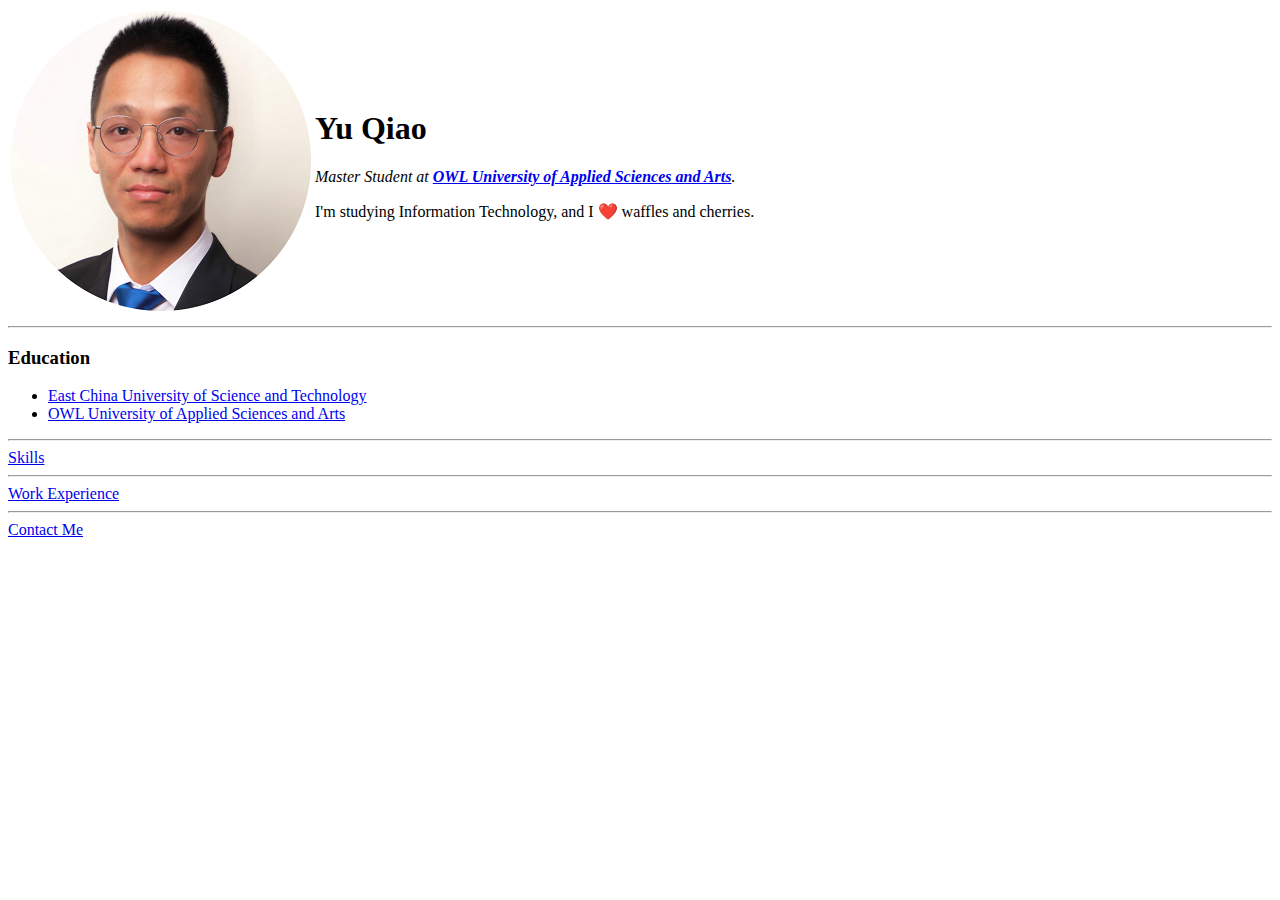
==== index.html @ 3aeab26e "Add initial cv website files" ====
<!DOCTYPE html>
<html lang="en">
<head>
    <meta charset="UTF-8">
    <title>Yu Qiao's Website</title>
</head>
<body>
    <table>
        <tr>
            <td>
                <img src="images/profile_picture_300x300.png" alt="Yu Qiao Profile Picture">
            </td>
            <td>
                <h1>Yu Qiao</h1>
                <p><em>Master Student at <strong><a href="https://www.th-owl.de/en">OWL University of Applied Sciences and Arts</a></strong>.</em></p>
                <p>I'm studying Information Technology, and I ❤️ waffles and cherries.</p>
            </td>
        </tr>
    </table>
    <hr>
    <h3>Education</h3>
    <ul>
        <li><a href="https://www.ecust.edu.cn/en/main.psp">East China University of Science and Technology</a></li>
        <li><a href="https://www.th-owl.de/en">OWL University of Applied Sciences and Arts</a></li>
    </ul>
    <hr>
    <a href="skills.html">Skills</a>
    <hr>
    <a href="work.html">Work Experience</a>
    <hr>
    <a href="contact.html">Contact Me</a>
</body>
</html>
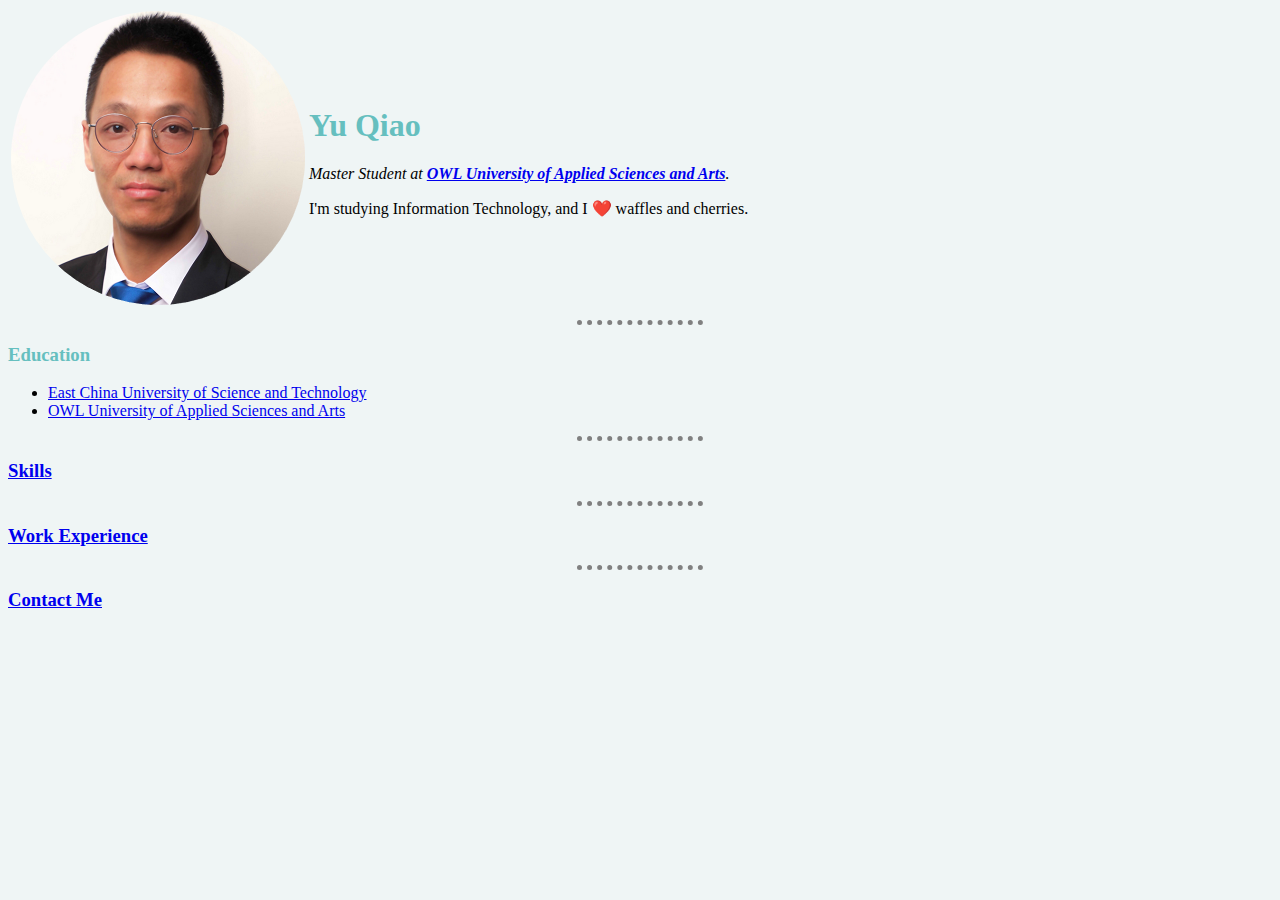
==== commit 7afc06d7: "update working version" ====
--- a/index.html
+++ b/index.html
@@ -3,6 +3,7 @@
 <head>
     <meta charset="UTF-8">
     <title>Yu Qiao's Website</title>
+    <link rel="stylesheet" href="css/styles.css">
 </head>
 <body>
     <table>
@@ -24,10 +25,10 @@
         <li><a href="https://www.th-owl.de/en">OWL University of Applied Sciences and Arts</a></li>
     </ul>
     <hr>
-    <a href="skills.html">Skills</a>
+    <h3><a href="skills.html">Skills</a></h3>
     <hr>
-    <a href="work.html">Work Experience</a>
+    <h3><a href="work.html">Work Experience</a></h3>
     <hr>
-    <a href="contact.html">Contact Me</a>
+    <h3><a href="contact.html">Contact Me</a></h3>
 </body>
 </html>--- a/css/styles.css
+++ b/css/styles.css
@@ -0,0 +1,16 @@
+body {
+    background-color: #EFF5F5;
+}
+hr {
+    border-style: none;
+    border-top-style: dotted;
+    border-color: grey;
+    border-width: 5px;
+    width: 10%;
+}
+h1 {
+    color: #66BFBF;
+}
+h3 {
+    color: #66BFBF;
+}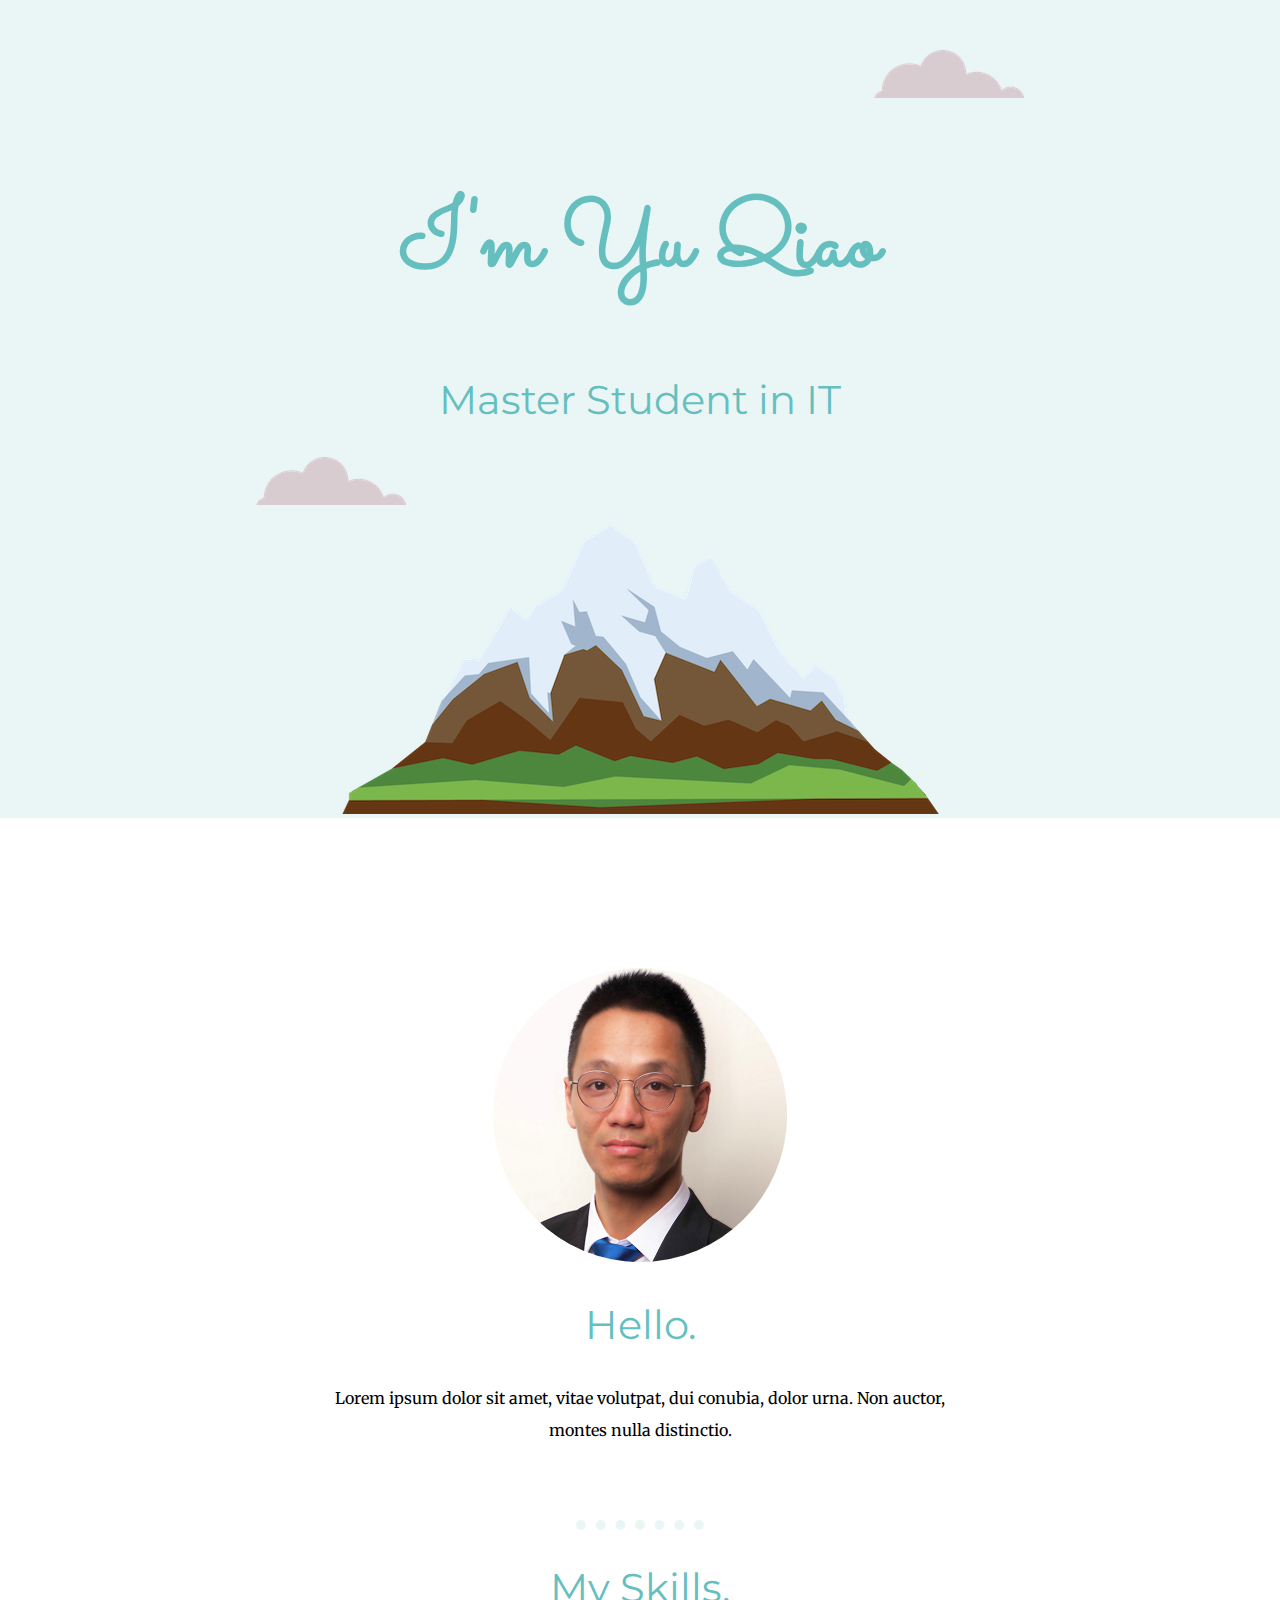
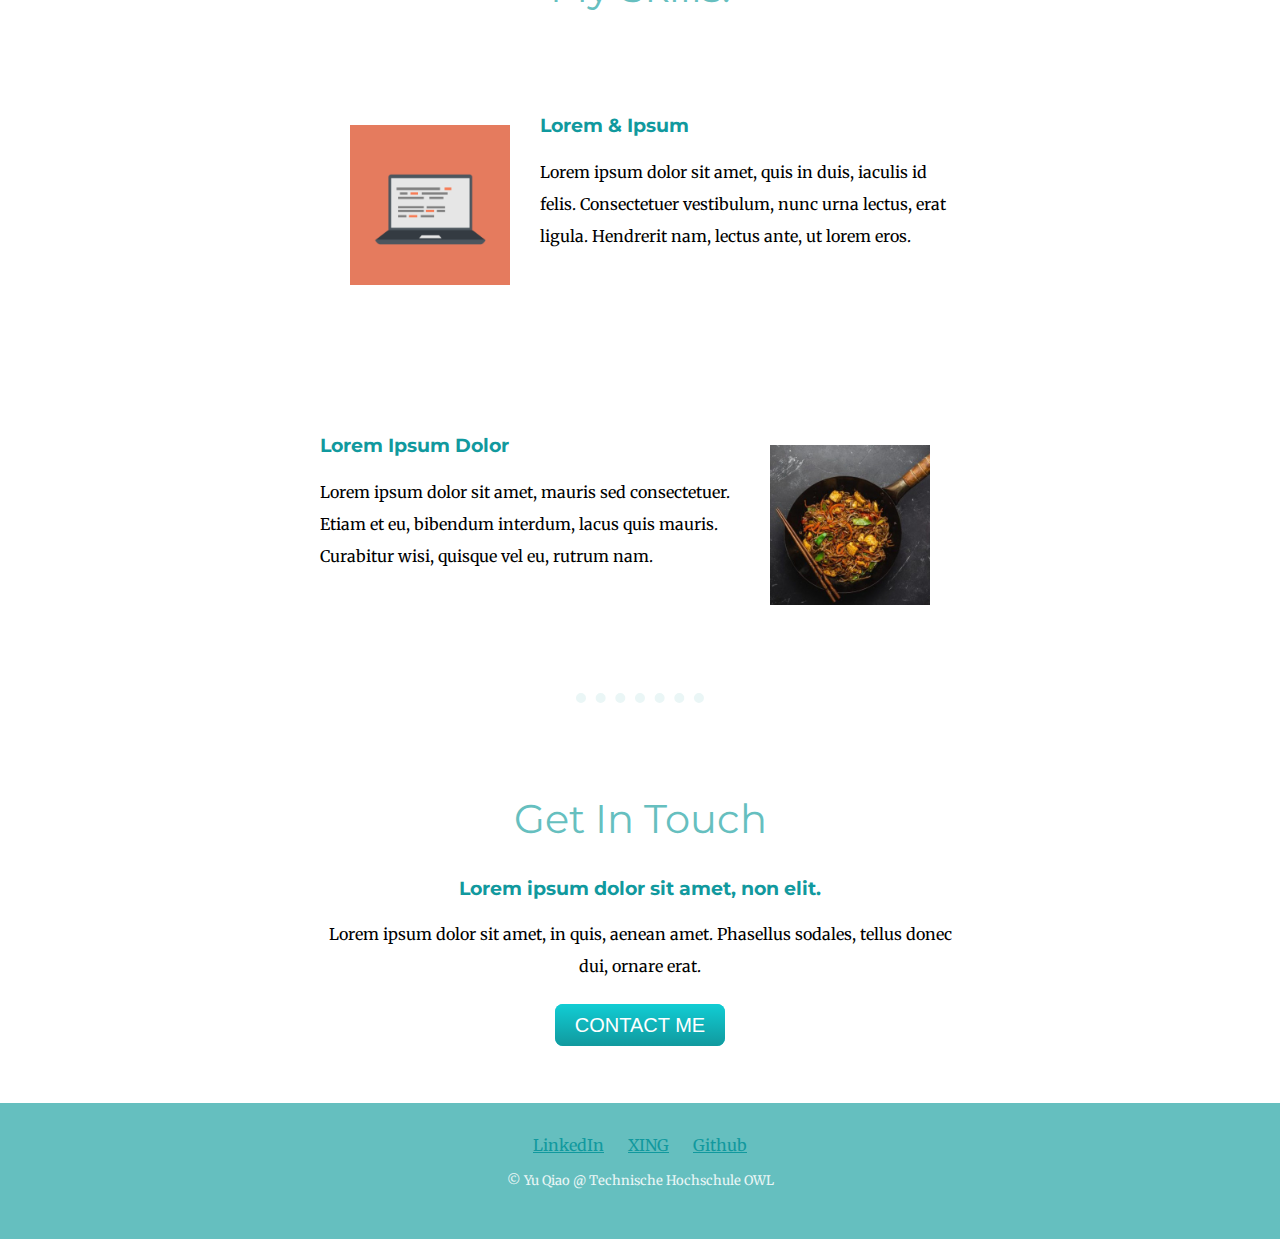
==== commit fc24b8ec: "new version - html with css" ====
--- a/index.html
+++ b/index.html
@@ -4,31 +4,56 @@
     <meta charset="UTF-8">
     <title>Yu Qiao's Website</title>
     <link rel="stylesheet" href="css/styles.css">
+    <link rel="icon" href="favicon.ico">
+    <link rel="preconnect" href="https://fonts.googleapis.com"><link rel="preconnect" href="https://fonts.gstatic.com" crossorigin><link href="https://fonts.googleapis.com/css2?family=Merriweather&family=Montserrat&family=Sacramento&display=swap" rel="stylesheet">
 </head>
 <body>
-    <table>
-        <tr>
-            <td>
-                <img src="images/profile_picture_300x300.png" alt="Yu Qiao Profile Picture">
-            </td>
-            <td>
-                <h1>Yu Qiao</h1>
-                <p><em>Master Student at <strong><a href="https://www.th-owl.de/en">OWL University of Applied Sciences and Arts</a></strong>.</em></p>
-                <p>I'm studying Information Technology, and I ❤️ waffles and cherries.</p>
-            </td>
-        </tr>
-    </table>
-    <hr>
-    <h3>Education</h3>
-    <ul>
-        <li><a href="https://www.ecust.edu.cn/en/main.psp">East China University of Science and Technology</a></li>
-        <li><a href="https://www.th-owl.de/en">OWL University of Applied Sciences and Arts</a></li>
-    </ul>
-    <hr>
-    <h3><a href="skills.html">Skills</a></h3>
-    <hr>
-    <h3><a href="work.html">Work Experience</a></h3>
-    <hr>
-    <h3><a href="contact.html">Contact Me</a></h3>
+    <div class="top-container">
+        <img id="top-cloud" src="images/cloud.png" alt="cloud-img">
+        <h1>I'm Yu Qiao</h1>
+        <h2>Master Student in IT</h2>
+        <img id="bottom-cloud" src="images/cloud.png" alt="cloud-img">
+        <img src="images/mountain.png" alt="mountain-img">
+    </div>
+    <div class="middle-container">
+        <div class="profile">
+          <div class="profile-row">
+            <img src="images/yu_qiao_profile_picture.png" alt="">
+            <h2>Hello.</h2>
+            <p>Lorem ipsum dolor sit amet, vitae volutpat, dui conubia, dolor urna. Non auctor, montes nulla distinctio.</p>
+          </div>
+        </div>
+        <hr>
+        <div class="skills">
+          <h2>My Skills.</h2>
+          <div class="skill-row">
+            <img class="img-computer" src="images/computer.png" alt="computer-skills">
+            <h3>Lorem & Ipsum</h3>
+            <p class="skill-description">Lorem ipsum dolor sit amet, quis in duis, iaculis id felis. Consectetuer vestibulum, nunc urna lectus, erat ligula. Hendrerit nam, lectus ante, ut lorem eros.</p>
+          </div>
+          <div class="skill-row">
+            <img class="img-cooking" src="images/cooking.jpg" alt="cooking-skills">
+            <h3>Lorem Ipsum Dolor</h3>
+            <p class="skill-description">Lorem ipsum dolor sit amet, mauris sed consectetuer. Etiam et eu, bibendum interdum, lacus quis mauris. Curabitur wisi, quisque vel eu, rutrum nam.</p>
+          </div>
+        </div>
+        <hr>
+        <div class="contact-me">
+          <div class="contact-me-row">
+            <h2>Get In Touch</h2>
+            <h3>Lorem ipsum dolor sit amet, non elit.</h3>
+            <p>Lorem ipsum dolor sit amet, in quis, aenean amet. Phasellus sodales, tellus donec dui, ornare erat.</p>
+            <div class="button-container">
+              <a class="btn" href="mailto:yu.umlaut.qiao@outlook.com">CONTACT ME</a>
+            </div>
+          </div>
+        </div>
+    </div>
+    <div class="bottom-container">
+        <a class="footer-link" href="https://linkedin.com/">LinkedIn</a>
+        <a class="footer-link" href="https://xing.com/">XING</a>
+        <a class="footer-link" href="https://github.com/">Github</a>
+        <p class="footer-text">© Yu Qiao @ Technische Hochschule OWL</p>
+    </div>
 </body>
 </html>--- a/css/styles.css
+++ b/css/styles.css
@@ -1,16 +1,141 @@
 body {
-    background-color: #EFF5F5;
+    margin: 0;
+    text-align: center;
+    font-family: 'Merriweather', serif;
 }
+
+h1 {
+    color: #66BFBF;
+    font-size: 6rem;
+    margin-top: 50px;
+    margin-bottom: 0;
+    line-height: 2;
+    font-family: 'Sacramento', cursive;
+}
+
+h2 {
+    font-weight: normal;
+    color: #66BFBF;
+    font-size: 2.5rem;
+    font-family: 'Montserrat', sans-serif;
+}
+
+h3 {
+    color: #11999E;
+    font-family: 'Montserrat', sans-serif;
+}
+
 hr {
-    border-style: none;
-    border-top-style: dotted;
-    border-color: grey;
-    border-width: 5px;
+    border-top: 10px dotted #EAF6F6;
+    border-bottom: none;
+    border-left: none;
+    border-right: none;
     width: 10%;
 }
-h1 {
-    color: #66BFBF;
+
+a {
+    color: #11999E;
 }
-h3 {
-    color: #66BFBF;
-}+
+p {
+    line-height: 2;
+}
+
+.top-container {
+    background-color: #EAF6F6;
+    padding-top: 100px;
+}
+
+.middle-container {
+    padding-top: 100px;
+}
+
+.bottom-container {
+    background-color: #65BFBF;
+    padding: 2rem;
+}
+
+.img-computer {
+    width: 25%;
+    float: left;
+    margin: 30px;
+}
+
+.img-cooking {
+    width: 25%;
+    float: right;
+    margin: 30px;
+}
+
+.skill-row {
+    width: 50%;
+    display: inline-block;
+    margin-top: 50px;
+    margin-bottom: 50px;
+    text-align: left;
+}
+
+.profile-row {
+    width: 50%;
+    display: inline-block;
+    margin-top: 50px;
+    margin-bottom: 50px;
+}
+
+.contact-me-row {
+    width: 50%;
+    display: inline-block;
+    margin-top: 50px;
+    margin-bottom: 50px;
+}
+
+.button-container {
+    padding: 1rem;
+}
+
+.btn {
+    background: #11cdd4;
+    background-image: -webkit-linear-gradient(top, #11cdd4, #11999e);
+    background-image: -moz-linear-gradient(top, #11cdd4, #11999e);
+    background-image: -ms-linear-gradient(top, #11cdd4, #11999e);
+    background-image: -o-linear-gradient(top, #11cdd4, #11999e);
+    background-image: linear-gradient(to bottom, #11cdd4, #11999e);
+    -webkit-border-radius: 8;
+    -moz-border-radius: 8;
+    border-radius: 8px;
+    font-family: Arial;
+    color: #ffffff;
+    font-size: 20px;
+    padding: 10px 20px 10px 20px;
+    text-decoration: none;
+}
+  
+.btn:hover {
+    background: #30e3cb;
+    background-image: -webkit-linear-gradient(top, #30e3cb, #2bc4ad);
+    background-image: -moz-linear-gradient(top, #30e3cb, #2bc4ad);
+    background-image: -ms-linear-gradient(top, #30e3cb, #2bc4ad);
+    background-image: -o-linear-gradient(top, #30e3cb, #2bc4ad);
+    background-image: linear-gradient(to bottom, #30e3cb, #2bc4ad);
+    text-decoration: none;
+}
+
+.footer-link {
+    margin: auto 10px;
+}
+
+.footer-text {
+    font-size: small;
+    color: #EAF6F6;
+}
+
+#top-cloud {
+    position: absolute;
+    right: 20%;
+    top: 50px;
+}
+
+#bottom-cloud {
+    position: absolute;
+    left: 20%;
+}
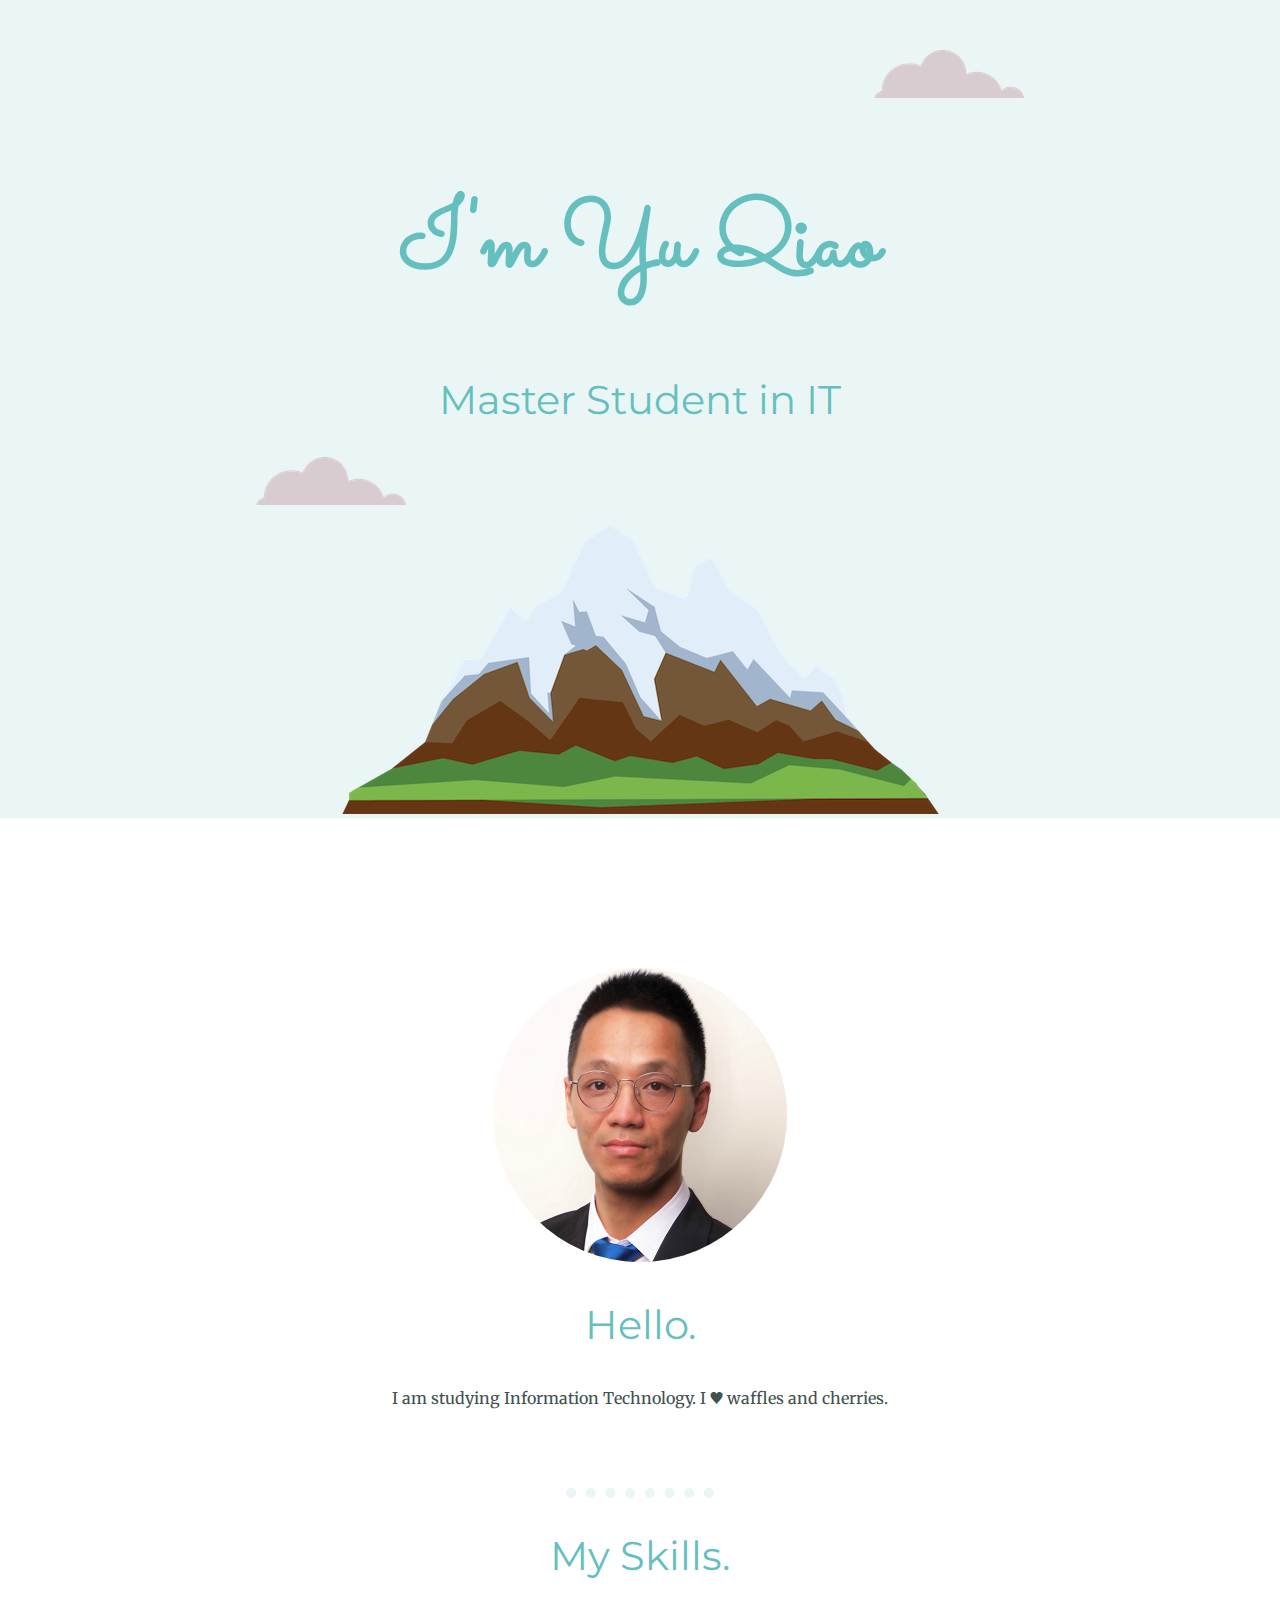
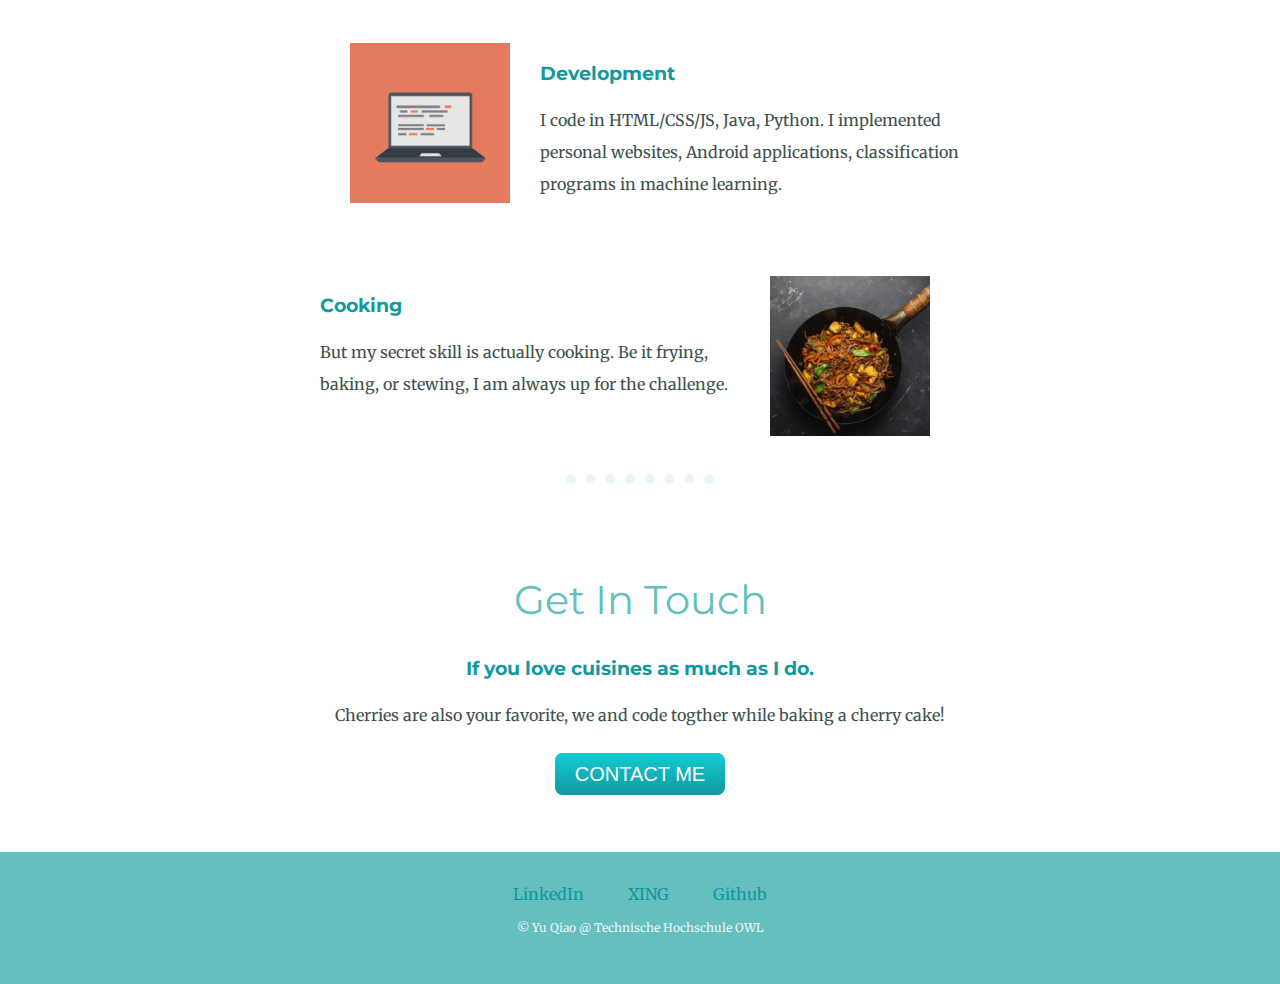
==== commit a85380ad: "update texts and styles" ====
--- a/index.html
+++ b/index.html
@@ -20,7 +20,7 @@
           <div class="profile-row">
             <img src="images/yu_qiao_profile_picture.png" alt="">
             <h2>Hello.</h2>
-            <p>Lorem ipsum dolor sit amet, vitae volutpat, dui conubia, dolor urna. Non auctor, montes nulla distinctio.</p>
+            <p>I am studying Information Technology. I ♥ waffles and cherries.</p>
           </div>
         </div>
         <hr>
@@ -28,21 +28,21 @@
           <h2>My Skills.</h2>
           <div class="skill-row">
             <img class="img-computer" src="images/computer.png" alt="computer-skills">
-            <h3>Lorem & Ipsum</h3>
-            <p class="skill-description">Lorem ipsum dolor sit amet, quis in duis, iaculis id felis. Consectetuer vestibulum, nunc urna lectus, erat ligula. Hendrerit nam, lectus ante, ut lorem eros.</p>
+            <h3>Development</h3>
+            <p class="skill-description">I code in HTML/CSS/JS, Java, Python. I implemented personal websites, Android applications, classification programs in machine learning.</p>
           </div>
           <div class="skill-row">
             <img class="img-cooking" src="images/cooking.jpg" alt="cooking-skills">
-            <h3>Lorem Ipsum Dolor</h3>
-            <p class="skill-description">Lorem ipsum dolor sit amet, mauris sed consectetuer. Etiam et eu, bibendum interdum, lacus quis mauris. Curabitur wisi, quisque vel eu, rutrum nam.</p>
+            <h3>Cooking</h3>
+            <p class="skill-description">But my secret skill is actually cooking. Be it frying, baking, or stewing, I am always up for the challenge.</p>
           </div>
         </div>
         <hr>
         <div class="contact-me">
           <div class="contact-me-row">
             <h2>Get In Touch</h2>
-            <h3>Lorem ipsum dolor sit amet, non elit.</h3>
-            <p>Lorem ipsum dolor sit amet, in quis, aenean amet. Phasellus sodales, tellus donec dui, ornare erat.</p>
+            <h3>If you love cuisines as much as I do.</h3>
+            <p>Cherries are also your favorite, we and code togther while baking a cherry cake!</p>
             <div class="button-container">
               <a class="btn" href="mailto:yu.umlaut.qiao@outlook.com">CONTACT ME</a>
             </div>
--- a/css/styles.css
+++ b/css/styles.css
@@ -2,6 +2,7 @@
     margin: 0;
     text-align: center;
     font-family: 'Merriweather', serif;
+    color: #40514e;
 }
 
 h1 {
@@ -26,15 +27,9 @@
 }
 
 hr {
-    border-top: 10px dotted #EAF6F6;
+    border: 10px dotted #EAF6F6;
     border-bottom: none;
-    border-left: none;
-    border-right: none;
     width: 10%;
-}
-
-a {
-    color: #11999E;
 }
 
 p {
@@ -58,20 +53,19 @@
 .img-computer {
     width: 25%;
     float: left;
-    margin: 30px;
+    margin: auto 30px;
 }
 
 .img-cooking {
     width: 25%;
     float: right;
-    margin: 30px;
+    margin: auto 30px;
 }
 
 .skill-row {
     width: 50%;
     display: inline-block;
-    margin-top: 50px;
-    margin-bottom: 50px;
+    margin: 30px auto;
     text-align: left;
 }
 
@@ -121,11 +115,17 @@
 }
 
 .footer-link {
-    margin: auto 10px;
+    color: #11999E;
+    margin: auto 20px;
+    text-decoration: none;
+}
+
+.footer-link:hover {
+    color: #EAF6F6;
 }
 
 .footer-text {
-    font-size: small;
+    font-size: 0.75rem;
     color: #EAF6F6;
 }
 
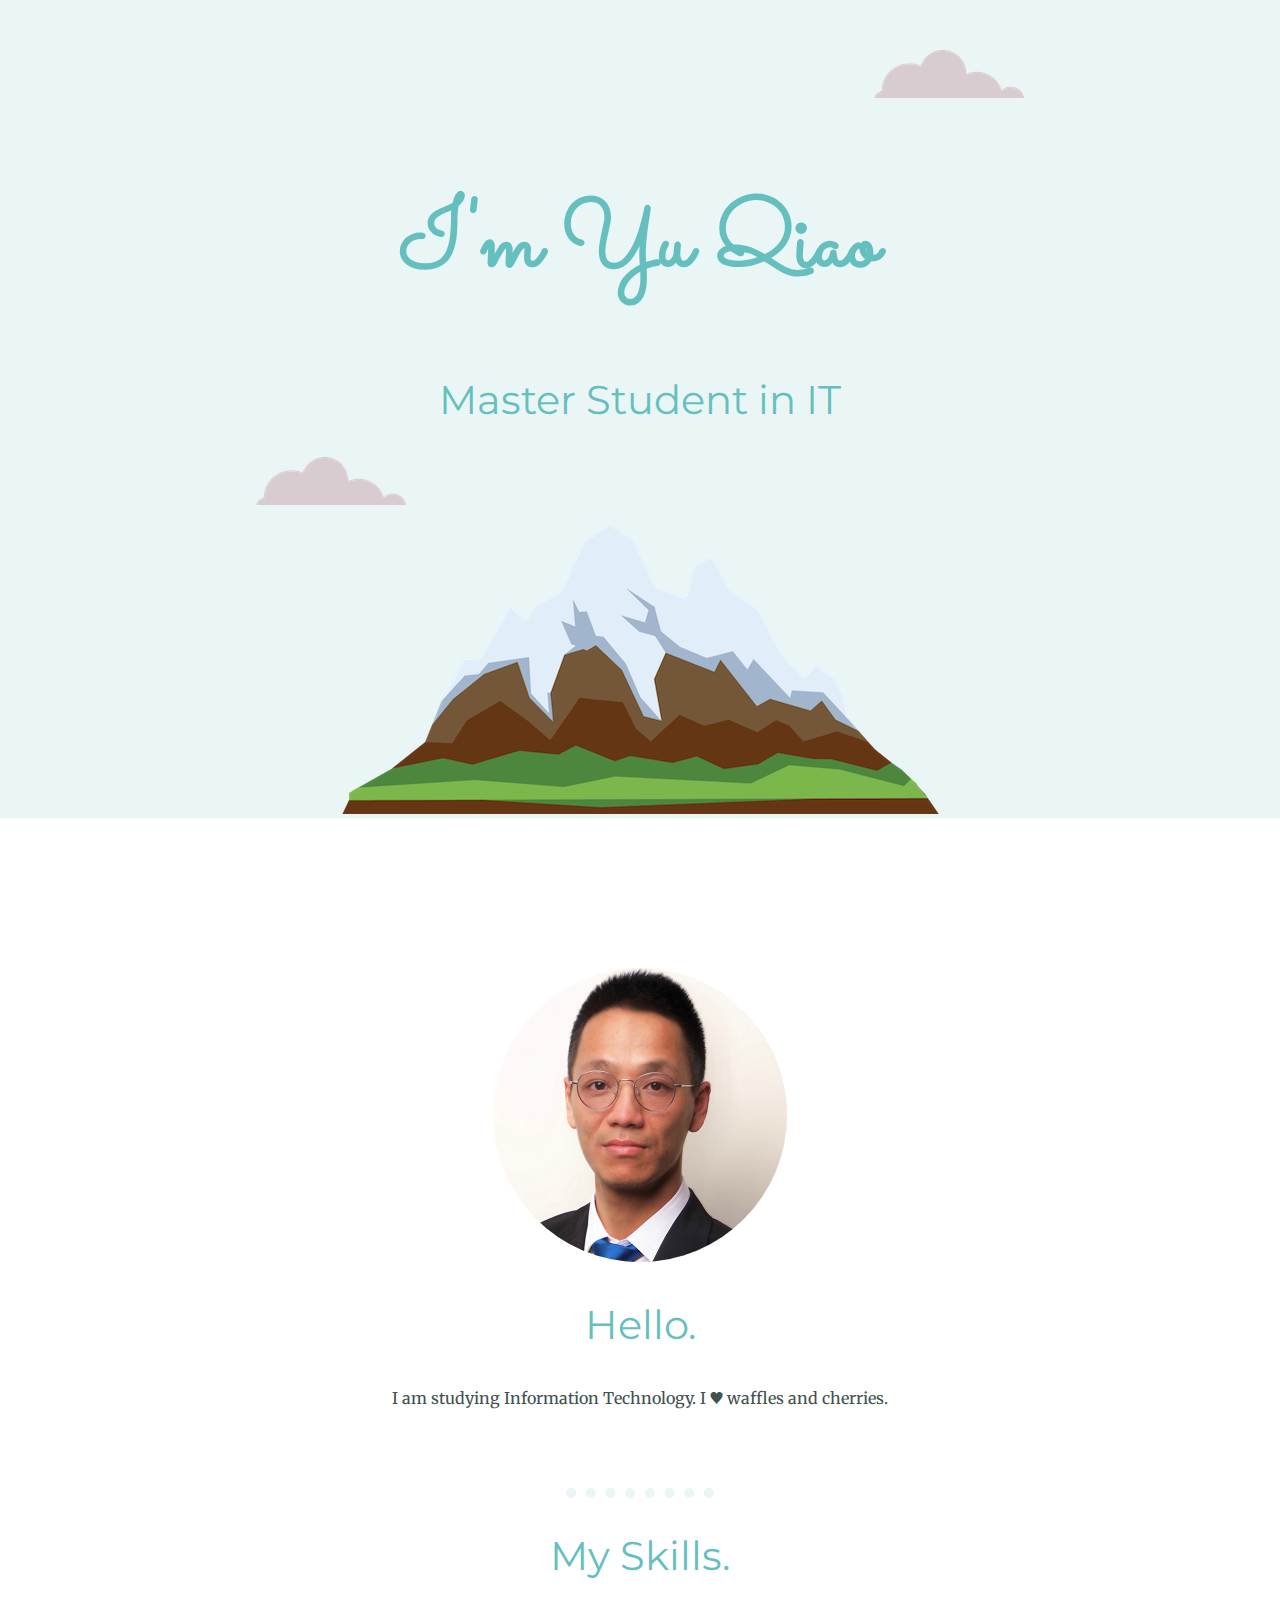
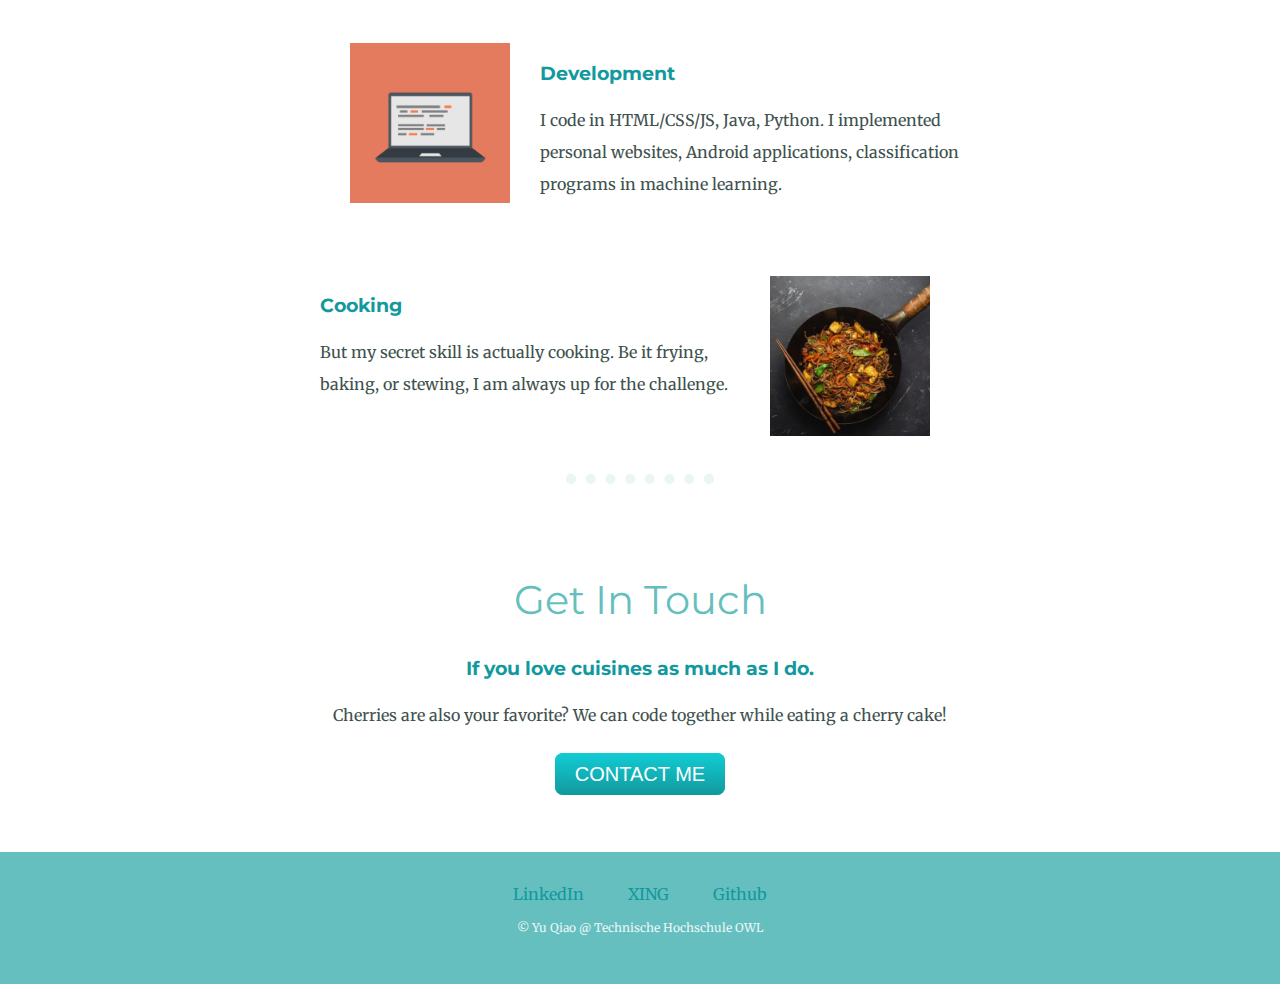
==== commit 1a111df6: "update changes" ====
--- a/index.html
+++ b/index.html
@@ -1,59 +1,59 @@
-<!DOCTYPE html>
-<html lang="en">
-<head>
-    <meta charset="UTF-8">
-    <title>Yu Qiao's Website</title>
-    <link rel="stylesheet" href="css/styles.css">
-    <link rel="icon" href="favicon.ico">
-    <link rel="preconnect" href="https://fonts.googleapis.com"><link rel="preconnect" href="https://fonts.gstatic.com" crossorigin><link href="https://fonts.googleapis.com/css2?family=Merriweather&family=Montserrat&family=Sacramento&display=swap" rel="stylesheet">
-</head>
-<body>
-    <div class="top-container">
-        <img id="top-cloud" src="images/cloud.png" alt="cloud-img">
-        <h1>I'm Yu Qiao</h1>
-        <h2>Master Student in IT</h2>
-        <img id="bottom-cloud" src="images/cloud.png" alt="cloud-img">
-        <img src="images/mountain.png" alt="mountain-img">
-    </div>
-    <div class="middle-container">
-        <div class="profile">
-          <div class="profile-row">
-            <img src="images/yu_qiao_profile_picture.png" alt="">
-            <h2>Hello.</h2>
-            <p>I am studying Information Technology. I ♥ waffles and cherries.</p>
-          </div>
-        </div>
-        <hr>
-        <div class="skills">
-          <h2>My Skills.</h2>
-          <div class="skill-row">
-            <img class="img-computer" src="images/computer.png" alt="computer-skills">
-            <h3>Development</h3>
-            <p class="skill-description">I code in HTML/CSS/JS, Java, Python. I implemented personal websites, Android applications, classification programs in machine learning.</p>
-          </div>
-          <div class="skill-row">
-            <img class="img-cooking" src="images/cooking.jpg" alt="cooking-skills">
-            <h3>Cooking</h3>
-            <p class="skill-description">But my secret skill is actually cooking. Be it frying, baking, or stewing, I am always up for the challenge.</p>
-          </div>
-        </div>
-        <hr>
-        <div class="contact-me">
-          <div class="contact-me-row">
-            <h2>Get In Touch</h2>
-            <h3>If you love cuisines as much as I do.</h3>
-            <p>Cherries are also your favorite, we and code togther while baking a cherry cake!</p>
-            <div class="button-container">
-              <a class="btn" href="mailto:yu.umlaut.qiao@outlook.com">CONTACT ME</a>
-            </div>
-          </div>
-        </div>
-    </div>
-    <div class="bottom-container">
-        <a class="footer-link" href="https://linkedin.com/">LinkedIn</a>
-        <a class="footer-link" href="https://xing.com/">XING</a>
-        <a class="footer-link" href="https://github.com/">Github</a>
-        <p class="footer-text">© Yu Qiao @ Technische Hochschule OWL</p>
-    </div>
-</body>
+<!DOCTYPE html>
+<html lang="en">
+<head>
+    <meta charset="UTF-8">
+    <title>Yu Qiao's Website</title>
+    <link rel="stylesheet" href="css/styles.css">
+    <link rel="icon" href="favicon.ico">
+    <link rel="preconnect" href="https://fonts.googleapis.com"><link rel="preconnect" href="https://fonts.gstatic.com" crossorigin><link href="https://fonts.googleapis.com/css2?family=Merriweather&family=Montserrat&family=Sacramento&display=swap" rel="stylesheet">
+</head>
+<body>
+    <div class="top-container">
+        <img id="top-cloud" src="images/cloud.png" alt="cloud-img">
+        <h1>I'm Yu Qiao</h1>
+        <h2>Master Student in IT</h2>
+        <img id="bottom-cloud" src="images/cloud.png" alt="cloud-img">
+        <img src="images/mountain.png" alt="mountain-img">
+    </div>
+    <div class="middle-container">
+        <div class="profile">
+          <div class="profile-row">
+            <img src="images/yu_qiao_profile_picture.png" alt="">
+            <h2>Hello.</h2>
+            <p>I am studying Information Technology. I ♥ waffles and cherries.</p>
+          </div>
+        </div>
+        <hr>
+        <div class="skills">
+          <h2>My Skills.</h2>
+          <div class="skill-row">
+            <img class="img-computer" src="images/computer.png" alt="computer-skills">
+            <h3>Development</h3>
+            <p class="skill-description">I code in HTML/CSS/JS, Java, Python. I implemented personal websites, Android applications, classification programs in machine learning.</p>
+          </div>
+          <div class="skill-row">
+            <img class="img-cooking" src="images/cooking.jpg" alt="cooking-skills">
+            <h3>Cooking</h3>
+            <p class="skill-description">But my secret skill is actually cooking. Be it frying, baking, or stewing, I am always up for the challenge.</p>
+          </div>
+        </div>
+        <hr>
+        <div class="contact-me">
+          <div class="contact-me-row">
+            <h2>Get In Touch</h2>
+            <h3>If you love cuisines as much as I do.</h3>
+            <p>Cherries are also your favorite? We can code together while eating a cherry cake!</p>
+            <div class="button-container">
+              <a class="btn" href="mailto:yu.umlaut.qiao@outlook.com">CONTACT ME</a>
+            </div>
+          </div>
+        </div>
+    </div>
+    <div class="bottom-container">
+        <a class="footer-link" href="https://linkedin.com/">LinkedIn</a>
+        <a class="footer-link" href="https://xing.com/">XING</a>
+        <a class="footer-link" href="https://github.com/">Github</a>
+        <p class="footer-text">© Yu Qiao @ Technische Hochschule OWL</p>
+    </div>
+</body>
 </html>--- a/css/styles.css
+++ b/css/styles.css
@@ -1,141 +1,141 @@
-body {
-    margin: 0;
-    text-align: center;
-    font-family: 'Merriweather', serif;
-    color: #40514e;
-}
-
-h1 {
-    color: #66BFBF;
-    font-size: 6rem;
-    margin-top: 50px;
-    margin-bottom: 0;
-    line-height: 2;
-    font-family: 'Sacramento', cursive;
-}
-
-h2 {
-    font-weight: normal;
-    color: #66BFBF;
-    font-size: 2.5rem;
-    font-family: 'Montserrat', sans-serif;
-}
-
-h3 {
-    color: #11999E;
-    font-family: 'Montserrat', sans-serif;
-}
-
-hr {
-    border: 10px dotted #EAF6F6;
-    border-bottom: none;
-    width: 10%;
-}
-
-p {
-    line-height: 2;
-}
-
-.top-container {
-    background-color: #EAF6F6;
-    padding-top: 100px;
-}
-
-.middle-container {
-    padding-top: 100px;
-}
-
-.bottom-container {
-    background-color: #65BFBF;
-    padding: 2rem;
-}
-
-.img-computer {
-    width: 25%;
-    float: left;
-    margin: auto 30px;
-}
-
-.img-cooking {
-    width: 25%;
-    float: right;
-    margin: auto 30px;
-}
-
-.skill-row {
-    width: 50%;
-    display: inline-block;
-    margin: 30px auto;
-    text-align: left;
-}
-
-.profile-row {
-    width: 50%;
-    display: inline-block;
-    margin-top: 50px;
-    margin-bottom: 50px;
-}
-
-.contact-me-row {
-    width: 50%;
-    display: inline-block;
-    margin-top: 50px;
-    margin-bottom: 50px;
-}
-
-.button-container {
-    padding: 1rem;
-}
-
-.btn {
-    background: #11cdd4;
-    background-image: -webkit-linear-gradient(top, #11cdd4, #11999e);
-    background-image: -moz-linear-gradient(top, #11cdd4, #11999e);
-    background-image: -ms-linear-gradient(top, #11cdd4, #11999e);
-    background-image: -o-linear-gradient(top, #11cdd4, #11999e);
-    background-image: linear-gradient(to bottom, #11cdd4, #11999e);
-    -webkit-border-radius: 8;
-    -moz-border-radius: 8;
-    border-radius: 8px;
-    font-family: Arial;
-    color: #ffffff;
-    font-size: 20px;
-    padding: 10px 20px 10px 20px;
-    text-decoration: none;
-}
-  
-.btn:hover {
-    background: #30e3cb;
-    background-image: -webkit-linear-gradient(top, #30e3cb, #2bc4ad);
-    background-image: -moz-linear-gradient(top, #30e3cb, #2bc4ad);
-    background-image: -ms-linear-gradient(top, #30e3cb, #2bc4ad);
-    background-image: -o-linear-gradient(top, #30e3cb, #2bc4ad);
-    background-image: linear-gradient(to bottom, #30e3cb, #2bc4ad);
-    text-decoration: none;
-}
-
-.footer-link {
-    color: #11999E;
-    margin: auto 20px;
-    text-decoration: none;
-}
-
-.footer-link:hover {
-    color: #EAF6F6;
-}
-
-.footer-text {
-    font-size: 0.75rem;
-    color: #EAF6F6;
-}
-
-#top-cloud {
-    position: absolute;
-    right: 20%;
-    top: 50px;
-}
-
-#bottom-cloud {
-    position: absolute;
-    left: 20%;
-}
+body {
+    margin: 0;
+    text-align: center;
+    font-family: 'Merriweather', serif;
+    color: #40514e;
+}
+
+h1 {
+    color: #66BFBF;
+    font-size: 6rem;
+    margin-top: 50px;
+    margin-bottom: 0;
+    line-height: 2;
+    font-family: 'Sacramento', cursive;
+}
+
+h2 {
+    font-weight: normal;
+    color: #66BFBF;
+    font-size: 2.5rem;
+    font-family: 'Montserrat', sans-serif;
+}
+
+h3 {
+    color: #11999E;
+    font-family: 'Montserrat', sans-serif;
+}
+
+hr {
+    border: 10px dotted #EAF6F6;
+    border-bottom: none;
+    width: 10%;
+}
+
+p {
+    line-height: 2;
+}
+
+.top-container {
+    background-color: #EAF6F6;
+    padding-top: 100px;
+}
+
+.middle-container {
+    padding-top: 100px;
+}
+
+.bottom-container {
+    background-color: #65BFBF;
+    padding: 2rem;
+}
+
+.img-computer {
+    width: 25%;
+    float: left;
+    margin: auto 30px;
+}
+
+.img-cooking {
+    width: 25%;
+    float: right;
+    margin: auto 30px;
+}
+
+.skill-row {
+    width: 50%;
+    display: inline-block;
+    margin: 30px auto;
+    text-align: left;
+}
+
+.profile-row {
+    width: 50%;
+    display: inline-block;
+    margin-top: 50px;
+    margin-bottom: 50px;
+}
+
+.contact-me-row {
+    width: 50%;
+    display: inline-block;
+    margin-top: 50px;
+    margin-bottom: 50px;
+}
+
+.button-container {
+    padding: 1rem;
+}
+
+.btn {
+    background: #11cdd4;
+    background-image: -webkit-linear-gradient(top, #11cdd4, #11999e);
+    background-image: -moz-linear-gradient(top, #11cdd4, #11999e);
+    background-image: -ms-linear-gradient(top, #11cdd4, #11999e);
+    background-image: -o-linear-gradient(top, #11cdd4, #11999e);
+    background-image: linear-gradient(to bottom, #11cdd4, #11999e);
+    -webkit-border-radius: 8;
+    -moz-border-radius: 8;
+    border-radius: 8px;
+    font-family: Arial;
+    color: #ffffff;
+    font-size: 20px;
+    padding: 10px 20px 10px 20px;
+    text-decoration: none;
+}
+  
+.btn:hover {
+    background: #30e3cb;
+    background-image: -webkit-linear-gradient(top, #30e3cb, #2bc4ad);
+    background-image: -moz-linear-gradient(top, #30e3cb, #2bc4ad);
+    background-image: -ms-linear-gradient(top, #30e3cb, #2bc4ad);
+    background-image: -o-linear-gradient(top, #30e3cb, #2bc4ad);
+    background-image: linear-gradient(to bottom, #30e3cb, #2bc4ad);
+    text-decoration: none;
+}
+
+.footer-link {
+    color: #11999E;
+    margin: auto 20px;
+    text-decoration: none;
+}
+
+.footer-link:hover {
+    color: #EAF6F6;
+}
+
+.footer-text {
+    font-size: 0.75rem;
+    color: #EAF6F6;
+}
+
+#top-cloud {
+    position: absolute;
+    right: 20%;
+    top: 50px;
+}
+
+#bottom-cloud {
+    position: absolute;
+    left: 20%;
+}
